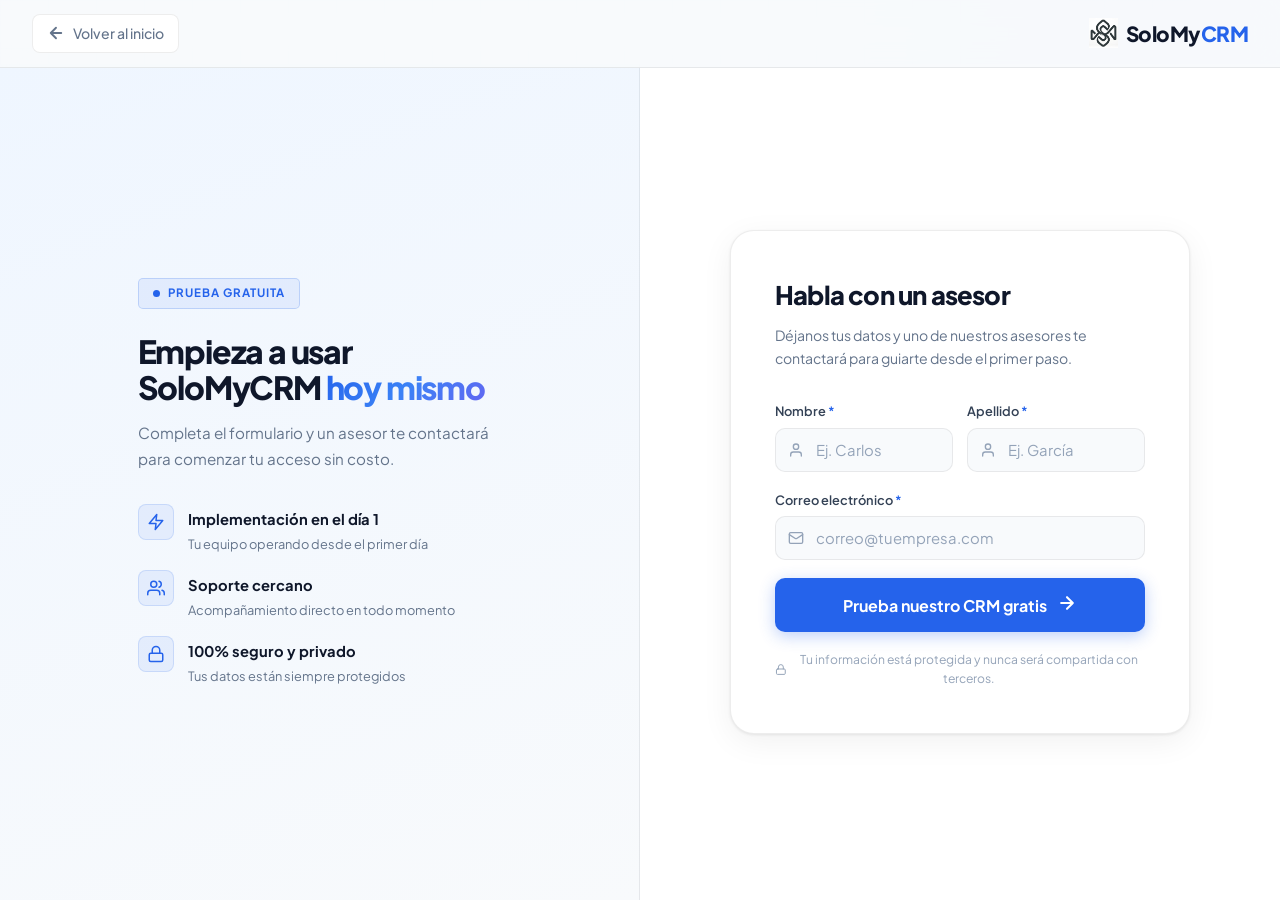
==== formulario.html @ 2534d028 "Update SEO metadata and favicons" ====
<!DOCTYPE html>
<html lang="es">
<head>
  <meta charset="UTF-8" />
  <meta name="viewport" content="width=device-width, initial-scale=1.0" />
  <meta name="description" content="Habla con uno de nuestros asesores y comienza a usar SoloMyCRM desde el primer día." />
  <meta name="keywords" content="Prueba gratis, CRM, asesoría, SoloMyCRM, registro" />
  <meta name="author" content="SoloMyCRM" />
  
  <!-- Open Graph / Facebook -->
  <meta property="og:type" content="website" />
  <meta property="og:title" content="Prueba SoloMyCRM Gratis — Registro" />
  <meta property="og:description" content="Habla con uno de nuestros asesores y comienza a usar SoloMyCRM desde el primer día." />
  <meta property="og:image" content="pantalla principal smcrm.png" />
  
  <!-- Twitter -->
  <meta name="twitter:card" content="summary_large_image" />
  <meta name="twitter:title" content="Prueba SoloMyCRM Gratis — Registro" />
  <meta name="twitter:description" content="Habla con uno de nuestros asesores y comienza a usar SoloMyCRM desde el primer día." />
  <meta name="twitter:image" content="pantalla principal smcrm.png" />

  <title>Prueba SoloMyCRM Gratis — Registro</title>
  
  <!-- Favicons -->
  <link rel="icon" type="image/png" href="logosolomycrm.png" />
  <link rel="apple-touch-icon" href="logosolomycrm.png" />
  <link rel="shortcut icon" href="logosolomycrm.png" />
  
  <link rel="preconnect" href="https://fonts.googleapis.com" />
  <link rel="preconnect" href="https://fonts.gstatic.com" crossorigin />
  <link href="https://fonts.googleapis.com/css2?family=Inter:wght@300;400;500;600;700;800;900&family=Plus+Jakarta+Sans:wght@400;500;600;700;800&display=swap" rel="stylesheet" />
  <link rel="stylesheet" href="form-style.css" />
</head>
<body>

  <!-- Background effects -->
  <div class="bg-grid"></div>
  <div class="bg-glow bg-glow-1"></div>
  <div class="bg-glow bg-glow-2"></div>

  <!-- Nav back -->
  <header class="form-nav">
    <a href="index.html" class="back-link" id="backLink">
      <svg width="18" height="18" viewBox="0 0 24 24" fill="none" stroke="currentColor" stroke-width="2.5" stroke-linecap="round" stroke-linejoin="round"><path d="M19 12H5M12 19l-7-7 7-7"/></svg>
      Volver al inicio
    </a>
    <a href="index.html" class="logo">
      <img src="logosolomycrm.png" alt="SoloMyCRM" class="logo-img" />
      <span class="logo-text">SoloMy<span class="logo-accent">CRM</span></span>
    </a>
  </header>

  <!-- Main form layout -->
  <main class="form-main">

    <!-- Left panel — value props -->
    <aside class="form-aside">
      <div class="aside-inner">
        <div class="aside-badge">
          <span class="badge-dot"></span> Prueba gratuita
        </div>
        <h1 class="aside-title">
          Empieza a usar<br />SoloMyCRM <span class="gradient-text">hoy mismo</span>
        </h1>
        <p class="aside-sub">
          Completa el formulario y un asesor te contactará para comenzar tu acceso sin costo.
        </p>

        <ul class="perks-list">
          <li class="perk-item" id="perk2">
            <div class="perk-icon">
              <svg width="18" height="18" viewBox="0 0 24 24" fill="none" stroke="currentColor" stroke-width="2" stroke-linecap="round" stroke-linejoin="round"><polygon points="13 2 3 14 12 14 11 22 21 10 12 10 13 2"/></svg>
            </div>
            <div class="perk-text">
              <strong>Implementación en el día 1</strong>
              <span>Tu equipo operando desde el primer día</span>
            </div>
          </li>
          <li class="perk-item" id="perk3">
            <div class="perk-icon">
              <svg width="18" height="18" viewBox="0 0 24 24" fill="none" stroke="currentColor" stroke-width="2" stroke-linecap="round" stroke-linejoin="round"><path d="M17 21v-2a4 4 0 0 0-4-4H5a4 4 0 0 0-4 4v2"/><circle cx="9" cy="7" r="4"/><path d="M23 21v-2a4 4 0 0 0-3-3.87"/><path d="M16 3.13a4 4 0 0 1 0 7.75"/></svg>
            </div>
            <div class="perk-text">
              <strong>Soporte cercano</strong>
              <span>Acompañamiento directo en todo momento</span>
            </div>
          </li>
          <li class="perk-item" id="perk4">
            <div class="perk-icon">
              <svg width="18" height="18" viewBox="0 0 24 24" fill="none" stroke="currentColor" stroke-width="2" stroke-linecap="round" stroke-linejoin="round"><rect x="3" y="11" width="18" height="11" rx="2" ry="2"/><path d="M7 11V7a5 5 0 0 1 10 0v4"/></svg>
            </div>
            <div class="perk-text">
              <strong>100% seguro y privado</strong>
              <span>Tus datos están siempre protegidos</span>
            </div>
          </li>
        </ul>


      </div>
    </aside>

    <!-- Right panel — form -->
    <section class="form-section">
      <div class="form-card" id="formCard">
        <div class="form-card-header">
          <h2 id="formTitle">Habla con un asesor</h2>
          <p>Déjanos tus datos y uno de nuestros asesores te contactará para guiarte desde el primer paso.</p>
        </div>

        <!-- 
          FORMSPREE: Reemplaza YOUR_FORM_ID con tu ID real de Formspree
          Crea tu formulario en https://formspree.io/
        -->
        <form
          id="registroForm"
          action="https://formspree.io/f/meewoyow"
          method="POST"
          novalidate
        >
          <!-- Hidden redirect after submit -->
          <input type="hidden" name="_next" value="" />

          <div class="form-row">
            <div class="field-group" id="fieldNombre">
              <label for="nombre" class="field-label">Nombre <span class="req">*</span></label>
              <div class="field-wrap">
                <span class="field-icon">
                  <svg width="16" height="16" viewBox="0 0 24 24" fill="none" stroke="currentColor" stroke-width="2" stroke-linecap="round" stroke-linejoin="round"><path d="M20 21v-2a4 4 0 0 0-4-4H8a4 4 0 0 0-4 4v2"/><circle cx="12" cy="7" r="4"/></svg>
                </span>
                <input
                  type="text"
                  id="nombre"
                  name="nombre"
                  class="field-input"
                  placeholder="Ej. Carlos"
                  required
                  autocomplete="given-name"
                />
              </div>
              <span class="field-error" id="errorNombre">Por favor ingresa tu nombre</span>
            </div>

            <div class="field-group" id="fieldApellido">
              <label for="apellido" class="field-label">Apellido <span class="req">*</span></label>
              <div class="field-wrap">
                <span class="field-icon">
                  <svg width="16" height="16" viewBox="0 0 24 24" fill="none" stroke="currentColor" stroke-width="2" stroke-linecap="round" stroke-linejoin="round"><path d="M20 21v-2a4 4 0 0 0-4-4H8a4 4 0 0 0-4 4v2"/><circle cx="12" cy="7" r="4"/></svg>
                </span>
                <input
                  type="text"
                  id="apellido"
                  name="apellido"
                  class="field-input"
                  placeholder="Ej. García"
                  required
                  autocomplete="family-name"
                />
              </div>
              <span class="field-error" id="errorApellido">Por favor ingresa tu apellido</span>
            </div>
          </div>

          <div class="field-group" id="fieldEmail">
            <label for="email" class="field-label">Correo electrónico <span class="req">*</span></label>
            <div class="field-wrap">
              <span class="field-icon">
                <svg width="16" height="16" viewBox="0 0 24 24" fill="none" stroke="currentColor" stroke-width="2" stroke-linecap="round" stroke-linejoin="round"><rect x="2" y="4" width="20" height="16" rx="2"/><path d="m22 7-8.97 5.7a1.94 1.94 0 0 1-2.06 0L2 7"/></svg>
              </span>
              <input
                type="email"
                id="email"
                name="email"
                class="field-input"
                placeholder="correo@tuempresa.com"
                required
                autocomplete="email"
              />
            </div>
            <span class="field-error" id="errorEmail">Por favor ingresa un correo válido</span>
          </div>

          <button type="submit" class="submit-btn" id="submitBtn">
            <span class="btn-text">Prueba nuestro CRM gratis</span>
            <span class="btn-icon">
              <svg width="20" height="20" viewBox="0 0 24 24" fill="none" stroke="currentColor" stroke-width="2.5" stroke-linecap="round" stroke-linejoin="round"><path d="M5 12h14M12 5l7 7-7 7"/></svg>
            </span>
            <span class="btn-loader" id="btnLoader" style="display:none;">
              <svg width="20" height="20" viewBox="0 0 24 24" fill="none" stroke="currentColor" stroke-width="2.5" stroke-linecap="round" stroke-linejoin="round" class="spin"><path d="M21 12a9 9 0 1 1-6.219-8.56"/></svg>
            </span>
          </button>

          <p class="form-note">
            <svg width="13" height="13" viewBox="0 0 24 24" fill="none" stroke="currentColor" stroke-width="2" stroke-linecap="round" stroke-linejoin="round"><rect x="3" y="11" width="18" height="11" rx="2" ry="2"/><path d="M7 11V7a5 5 0 0 1 10 0v4"/></svg>
            Tu información está protegida y nunca será compartida con terceros.
          </p>
        </form>

        <!-- Success state -->
        <div class="success-state" id="successState" style="display:none;">
          <div class="success-icon">
            <svg width="48" height="48" viewBox="0 0 24 24" fill="none" stroke="currentColor" stroke-width="1.8" stroke-linecap="round" stroke-linejoin="round"><path d="M22 11.08V12a10 10 0 1 1-5.93-9.14"/><polyline points="22 4 12 14.01 9 11.01"/></svg>
          </div>
          <h3>¡Registro exitoso!</h3>
          <p>Gracias por tu interés en SoloMyCRM. Un asesor se pondrá en contacto contigo muy pronto.</p>
          <a href="index.html" class="back-home-btn" id="backHomeBtn">
            <svg width="16" height="16" viewBox="0 0 24 24" fill="none" stroke="currentColor" stroke-width="2.5" stroke-linecap="round" stroke-linejoin="round"><path d="M19 12H5M12 19l-7-7 7-7"/></svg>
            Volver al inicio
          </a>
        </div>
      </div>
    </section>

  </main>

  <script src="form-script.js"></script>
</body>
</html>
---- form-style.css ----
/* =============================================
   SOLOMYCRM — FORM PAGE STYLESHEET (Light Theme)
   ============================================= */

*, *::before, *::after {
  box-sizing: border-box;
  margin: 0;
  padding: 0;
}

:root {
  --blue: #2563EB;
  --blue-light: #3B82F6;
  --blue-bright: #60A5FA;
  --blue-dark: #1D4ED8;
  --blue-glow: rgba(37, 99, 235, 0.12);
  --bg: #F8FAFC;
  --bg-2: #FFFFFF;
  --bg-3: #F1F5F9;
  --text: #0F172A;
  --text-2: #334155;
  --text-muted: #64748B;
  --text-light: #94A3B8;
  --border: rgba(0,0,0,0.07);
  --border-blue: rgba(37,99,235,0.2);
  --gray-light: #CBD5E1;
  --white: #FFFFFF;
  --radius: 16px;
  --radius-lg: 24px;
  --transition: 0.3s cubic-bezier(0.4, 0, 0.2, 1);
  --font-main: 'Plus Jakarta Sans', 'Inter', sans-serif;
  --card-shadow: 0 1px 3px rgba(0,0,0,0.08), 0 8px 32px rgba(0,0,0,0.06);
}

html { scroll-behavior: smooth; }

body {
  font-family: var(--font-main);
  background: var(--bg);
  color: var(--text);
  line-height: 1.6;
  min-height: 100vh;
  overflow-x: hidden;
}

::selection { background: var(--blue-glow); color: var(--blue); }
::-webkit-scrollbar { width: 5px; }
::-webkit-scrollbar-track { background: var(--bg); }
::-webkit-scrollbar-thumb { background: #CBD5E1; border-radius: 99px; }

/* ——— Background ——— */
.bg-grid {
  position: fixed;
  inset: 0;
  background-image:
    linear-gradient(rgba(37,99,235,0.03) 1px, transparent 1px),
    linear-gradient(90deg, rgba(37,99,235,0.03) 1px, transparent 1px);
  background-size: 48px 48px;
  pointer-events: none;
  z-index: 0;
}

.bg-glow {
  position: fixed;
  border-radius: 50%;
  pointer-events: none;
  filter: blur(80px);
  z-index: 0;
}

.bg-glow-1 {
  width: 500px; height: 500px;
  top: -150px; right: -100px;
  background: radial-gradient(circle, rgba(37,99,235,0.08) 0%, transparent 70%);
}

.bg-glow-2 {
  width: 400px; height: 400px;
  bottom: -100px; left: -80px;
  background: radial-gradient(circle, rgba(99,102,241,0.06) 0%, transparent 70%);
}

/* ——— Navbar ——— */
.form-nav {
  position: fixed;
  top: 0; left: 0; right: 0;
  z-index: 100;
  padding: 14px 32px;
  background: rgba(248,250,252,0.9);
  backdrop-filter: blur(20px);
  border-bottom: 1px solid var(--border);
  display: flex;
  align-items: center;
  justify-content: space-between;
}

.back-link {
  display: inline-flex;
  align-items: center;
  gap: 8px;
  color: var(--text-muted);
  text-decoration: none;
  font-size: 0.88rem;
  font-weight: 500;
  transition: all var(--transition);
  padding: 7px 14px;
  border-radius: 8px;
  border: 1px solid var(--border);
  background: var(--bg-2);
}

.back-link:hover {
  color: var(--text);
  border-color: rgba(0,0,0,0.12);
  background: var(--bg-3);
  transform: translateX(-2px);
}

.logo {
  display: flex;
  align-items: center;
  gap: 8px;
  text-decoration: none;
}

.logo-img {
  height: 30px;
  width: auto;
  display: block;
}

.logo-text {
  font-family: var(--font-main);
  font-weight: 900;
  font-size: 1.3rem;
  letter-spacing: -0.5px;
  color: var(--text);
}

.logo-accent { color: var(--blue); }

.gradient-text {
  background: linear-gradient(135deg, var(--blue), var(--blue-light), #6366F1);
  -webkit-background-clip: text;
  -webkit-text-fill-color: transparent;
  background-clip: text;
}

/* ——— Layout ——— */
.form-main {
  display: grid;
  grid-template-columns: 1fr 1fr;
  min-height: 100vh;
  padding-top: 64px;
  position: relative;
  z-index: 1;
}

/* ——— Aside (left) ——— */
.form-aside {
  background: linear-gradient(160deg, #EFF6FF 0%, #F8FAFC 100%);
  border-right: 1px solid var(--border);
  display: flex;
  align-items: center;
  justify-content: center;
}

.aside-inner {
  padding: 48px 48px;
  max-width: 460px;
  width: 100%;
}

.aside-badge {
  display: inline-flex;
  align-items: center;
  gap: 8px;
  font-size: 0.72rem;
  font-weight: 700;
  color: var(--blue);
  background: rgba(37,99,235,0.08);
  border: 1px solid rgba(37,99,235,0.2);
  padding: 5px 14px;
  border-radius: 5px;
  text-transform: uppercase;
  letter-spacing: 1px;
  margin-bottom: 24px;
}

.badge-dot {
  width: 7px; height: 7px;
  background: var(--blue);
  border-radius: 50%;
  animation: pulse 2s ease-in-out infinite;
}

@keyframes pulse {
  0%, 100% { box-shadow: 0 0 0 0 rgba(37,99,235,0.4); }
  50% { box-shadow: 0 0 0 6px rgba(37,99,235,0); }
}

.aside-title {
  font-size: clamp(1.7rem, 2.5vw, 2.2rem);
  font-weight: 900;
  line-height: 1.15;
  letter-spacing: -1.2px;
  margin-bottom: 14px;
  color: var(--text);
}

.aside-sub {
  font-size: 0.95rem;
  color: var(--text-muted);
  line-height: 1.7;
  margin-bottom: 32px;
}

/* Perks */
.perks-list {
  list-style: none;
  display: flex;
  flex-direction: column;
  gap: 16px;
}

.perk-item {
  display: flex;
  align-items: flex-start;
  gap: 14px;
  opacity: 0;
  transform: translateX(-20px);
  animation: slideInLeft 0.5s ease forwards;
}

.perk-item:nth-child(1) { animation-delay: 0.1s; }
.perk-item:nth-child(2) { animation-delay: 0.2s; }
.perk-item:nth-child(3) { animation-delay: 0.3s; }

@keyframes slideInLeft {
  to { opacity: 1; transform: translateX(0); }
}

.perk-icon {
  width: 36px; height: 36px;
  background: rgba(37,99,235,0.08);
  border: 1px solid rgba(37,99,235,0.15);
  border-radius: 8px;
  display: flex;
  align-items: center;
  justify-content: center;
  flex-shrink: 0;
  color: var(--blue);
}

.perk-icon svg { stroke: var(--blue); }

.perk-text {
  display: flex;
  flex-direction: column;
  gap: 2px;
  padding-top: 4px;
}

.perk-text strong {
  font-size: 0.92rem;
  font-weight: 700;
  color: var(--text);
}

.perk-text span {
  font-size: 0.8rem;
  color: var(--text-muted);
}

/* ——— Form section (right) ——— */
.form-section {
  display: flex;
  align-items: center;
  justify-content: center;
  padding: 48px 32px;
  background: var(--bg-2);
}

.form-card {
  background: var(--bg-2);
  border: 1px solid var(--border);
  border-radius: var(--radius-lg);
  padding: 44px;
  width: 100%;
  max-width: 460px;
  box-shadow: var(--card-shadow);
  animation: fadeInUp 0.5s ease forwards;
}

@keyframes fadeInUp {
  from { opacity: 0; transform: translateY(20px); }
  to { opacity: 1; transform: translateY(0); }
}

.form-card-header {
  margin-bottom: 32px;
}

.form-card-header h2 {
  font-size: 1.6rem;
  font-weight: 800;
  letter-spacing: -0.8px;
  color: var(--text);
  margin-bottom: 8px;
}

.form-card-header p {
  font-size: 0.88rem;
  color: var(--text-muted);
  line-height: 1.6;
}

/* ——— Form rows ——— */
.form-row {
  display: grid;
  grid-template-columns: 1fr 1fr;
  gap: 14px;
}

.field-group {
  display: flex;
  flex-direction: column;
  gap: 6px;
  margin-bottom: 18px;
}

.field-label {
  font-size: 0.8rem;
  font-weight: 600;
  color: var(--text-2);
}

.req { color: var(--blue); }

.field-wrap { position: relative; }

.field-icon {
  position: absolute;
  left: 13px;
  top: 50%;
  transform: translateY(-50%);
  color: var(--text-light);
  display: flex;
  align-items: center;
  transition: color var(--transition);
  pointer-events: none;
}

.field-input {
  width: 100%;
  background: var(--bg);
  border: 1.5px solid var(--border);
  border-radius: 10px;
  padding: 12px 14px 12px 40px;
  font-family: var(--font-main);
  font-size: 0.93rem;
  color: var(--text);
  outline: none;
  transition: all var(--transition);
}

.field-input::placeholder { color: var(--text-light); }

.field-input:focus {
  border-color: var(--blue);
  background: var(--bg-2);
  box-shadow: 0 0 0 3px rgba(37,99,235,0.1);
}

.field-wrap:focus-within .field-icon { color: var(--blue); }

.field-group.error .field-input {
  border-color: #EF4444;
  background: #FFF5F5;
  box-shadow: 0 0 0 3px rgba(239,68,68,0.1);
}

.field-group.success .field-input {
  border-color: var(--blue);
  background: var(--bg-2);
}

.field-error {
  font-size: 0.74rem;
  color: #EF4444;
  font-weight: 500;
  display: none;
}

.field-group.error .field-error { display: block; }

/* ——— Submit button ——— */
.submit-btn {
  width: 100%;
  display: flex;
  align-items: center;
  justify-content: center;
  gap: 10px;
  background: var(--blue);
  color: var(--white);
  font-family: var(--font-main);
  font-weight: 700;
  font-size: 1rem;
  padding: 15px 28px;
  border-radius: 10px;
  border: none;
  cursor: pointer;
  transition: all var(--transition);
  box-shadow: 0 4px 16px rgba(37,99,235,0.3);
  margin-bottom: 18px;
}

.submit-btn:hover {
  background: var(--blue-dark);
  transform: translateY(-1px);
  box-shadow: 0 8px 28px rgba(37,99,235,0.4);
}

.submit-btn:active { transform: translateY(0); }
.submit-btn:disabled { opacity: 0.65; cursor: not-allowed; transform: none; }

.btn-text { font-weight: 700; }

.spin { animation: spinning 0.8s linear infinite; }
@keyframes spinning { to { transform: rotate(360deg); } }

/* ——— Form note ——— */
.form-note {
  display: flex;
  align-items: center;
  justify-content: center;
  gap: 6px;
  font-size: 0.76rem;
  color: var(--text-light);
  text-align: center;
}

/* ——— Success state ——— */
.success-state {
  text-align: center;
  padding: 20px 0;
  animation: fadeInUp 0.4s ease;
}

.success-icon {
  width: 72px; height: 72px;
  background: rgba(37,99,235,0.08);
  border: 1.5px solid rgba(37,99,235,0.2);
  border-radius: 50%;
  display: flex;
  align-items: center;
  justify-content: center;
  margin: 0 auto 20px;
  color: var(--blue);
  animation: bounceIn 0.6s ease;
}

@keyframes bounceIn {
  0% { transform: scale(0); }
  60% { transform: scale(1.15); }
  100% { transform: scale(1); }
}

.success-state h3 {
  font-size: 1.5rem;
  font-weight: 800;
  letter-spacing: -0.5px;
  margin-bottom: 10px;
  color: var(--text);
}

.success-state p {
  font-size: 0.92rem;
  color: var(--text-muted);
  line-height: 1.7;
  margin-bottom: 28px;
}

.back-home-btn {
  display: inline-flex;
  align-items: center;
  gap: 8px;
  background: var(--blue);
  color: var(--white);
  text-decoration: none;
  font-weight: 700;
  font-size: 0.92rem;
  padding: 12px 24px;
  border-radius: 10px;
  transition: all var(--transition);
  box-shadow: 0 4px 16px rgba(37,99,235,0.3);
}

.back-home-btn:hover {
  background: var(--blue-dark);
  transform: translateY(-1px);
  box-shadow: 0 8px 28px rgba(37,99,235,0.4);
}

/* =============================================
   RESPONSIVE
   ============================================= */
@media (max-width: 900px) {
  .form-main { grid-template-columns: 1fr; }
  .form-aside { border-right: none; border-bottom: 1px solid var(--border); }
  .aside-inner { padding: 40px 24px 32px; max-width: 100%; }
}

@media (max-width: 640px) {
  .form-nav { padding: 14px 18px; }
  .form-card { padding: 28px 20px; }
  .form-row { grid-template-columns: 1fr; }
}
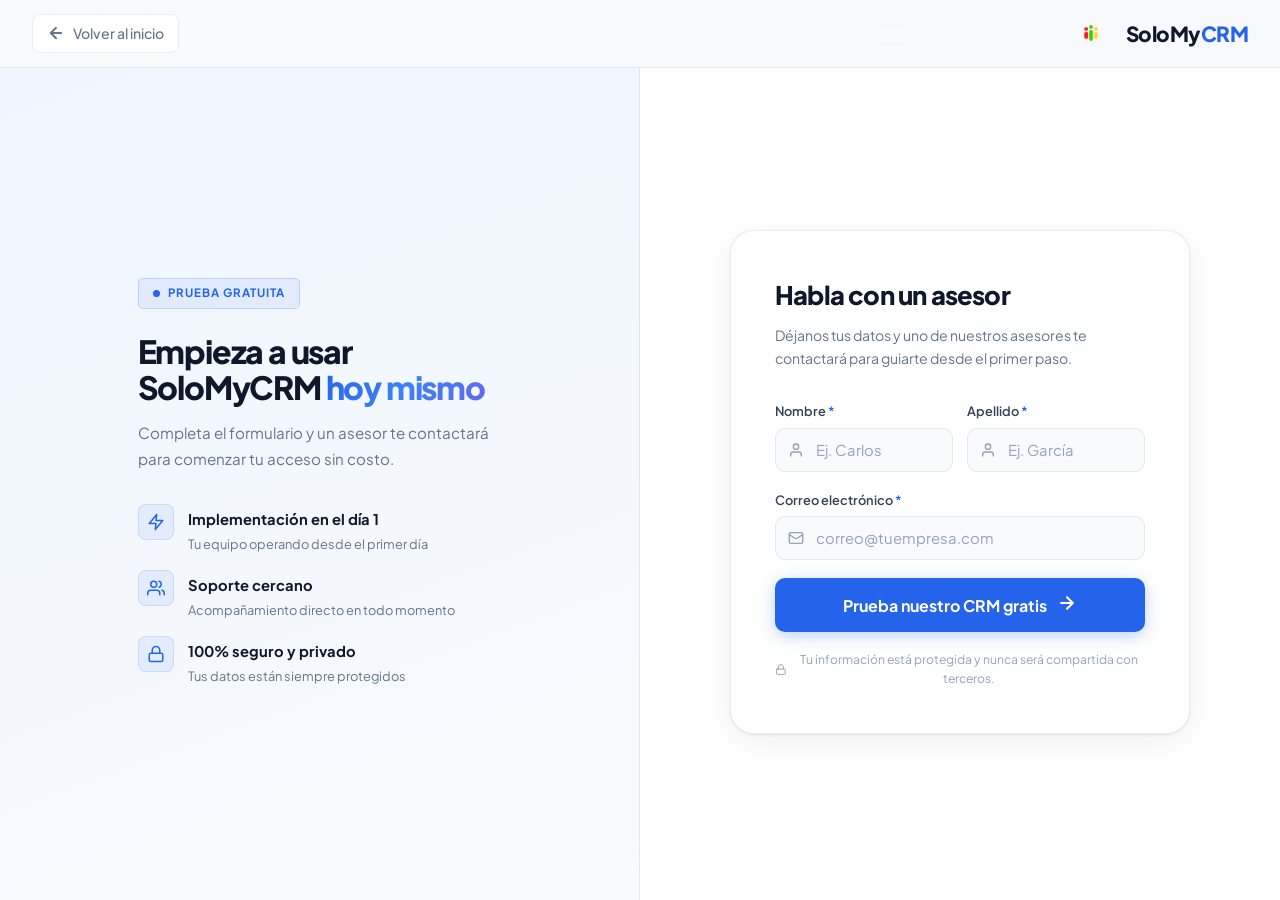
==== commit a62f2875: "Actualizar logotipo a ISOTIPO SOLOMYCRM y eliminar logo anterior" ====
--- a/formulario.html
+++ b/formulario.html
@@ -22,9 +22,9 @@
   <title>Prueba SoloMyCRM Gratis — Registro</title>
   
   <!-- Favicons -->
-  <link rel="icon" type="image/png" href="logosolomycrm.png" />
-  <link rel="apple-touch-icon" href="logosolomycrm.png" />
-  <link rel="shortcut icon" href="logosolomycrm.png" />
+  <link rel="icon" type="image/png" href="ISOTIPO SOLOMYCRM.png" />
+  <link rel="apple-touch-icon" href="ISOTIPO SOLOMYCRM.png" />
+  <link rel="shortcut icon" href="ISOTIPO SOLOMYCRM.png" />
   
   <link rel="preconnect" href="https://fonts.googleapis.com" />
   <link rel="preconnect" href="https://fonts.gstatic.com" crossorigin />
@@ -45,7 +45,7 @@
       Volver al inicio
     </a>
     <a href="index.html" class="logo">
-      <img src="logosolomycrm.png" alt="SoloMyCRM" class="logo-img" />
+      <img src="ISOTIPO SOLOMYCRM.png" alt="SoloMyCRM" class="logo-img" />
       <span class="logo-text">SoloMy<span class="logo-accent">CRM</span></span>
     </a>
   </header>
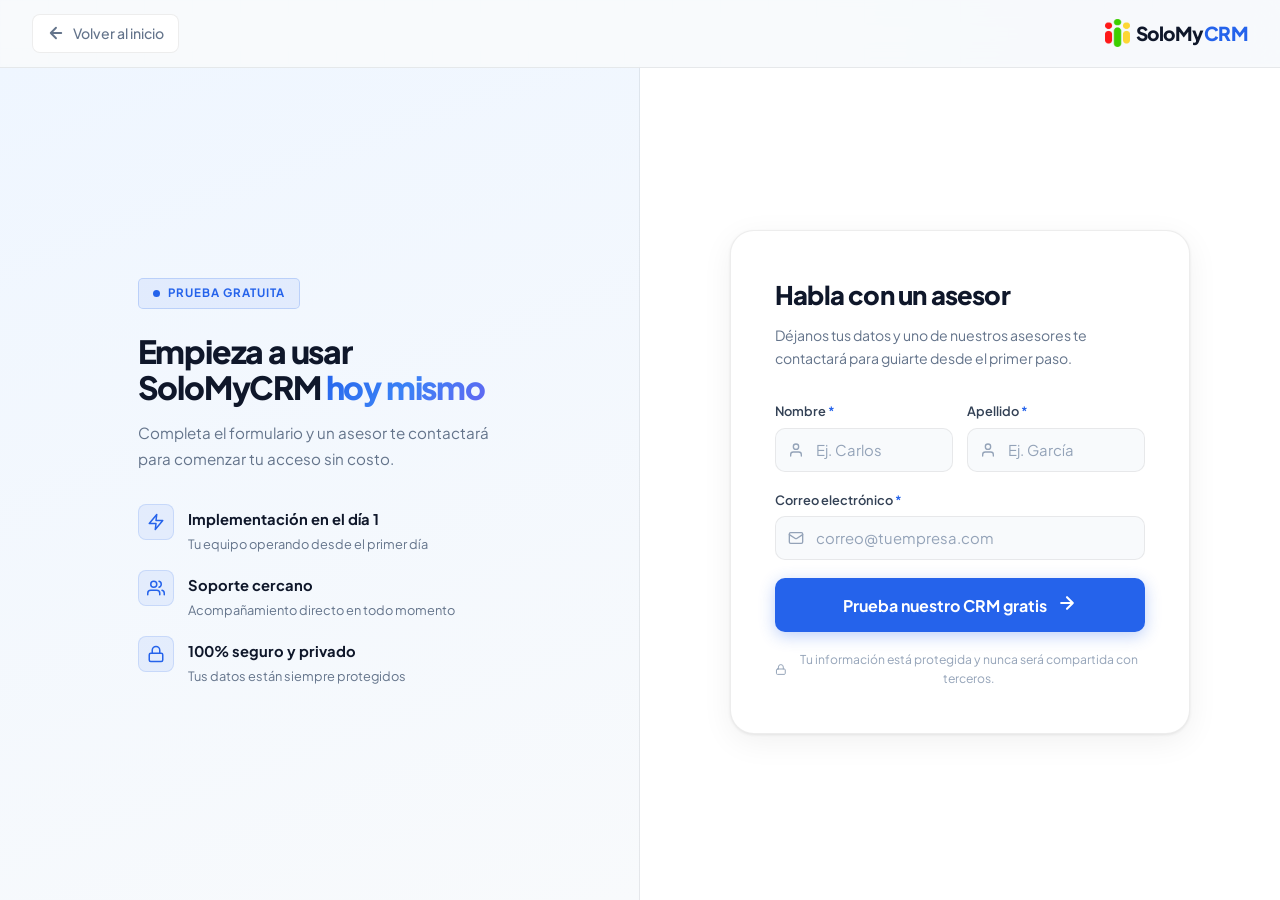
==== commit a7f0bc19: "Ajustar favicon a 32x32 y reducir tamano de logos a mediano" ====
--- a/formulario.html
+++ b/formulario.html
@@ -22,9 +22,9 @@
   <title>Prueba SoloMyCRM Gratis — Registro</title>
   
   <!-- Favicons -->
-  <link rel="icon" type="image/png" href="ISOTIPO SOLOMYCRM.png" />
-  <link rel="apple-touch-icon" href="ISOTIPO SOLOMYCRM.png" />
-  <link rel="shortcut icon" href="ISOTIPO SOLOMYCRM.png" />
+  <link rel="icon" type="image/png" href="favicon.png" />
+  <link rel="apple-touch-icon" href="favicon.png" />
+  <link rel="shortcut icon" href="favicon.png" />
   
   <link rel="preconnect" href="https://fonts.googleapis.com" />
   <link rel="preconnect" href="https://fonts.gstatic.com" crossorigin />
--- a/form-style.css
+++ b/form-style.css
@@ -119,12 +119,12 @@
 .logo {
   display: flex;
   align-items: center;
-  gap: 8px;
+  gap: 6px;
   text-decoration: none;
 }
 
 .logo-img {
-  height: 30px;
+  height: 28px;
   width: auto;
   display: block;
 }
@@ -132,7 +132,7 @@
 .logo-text {
   font-family: var(--font-main);
   font-weight: 900;
-  font-size: 1.3rem;
+  font-size: 1.2rem;
   letter-spacing: -0.5px;
   color: var(--text);
 }
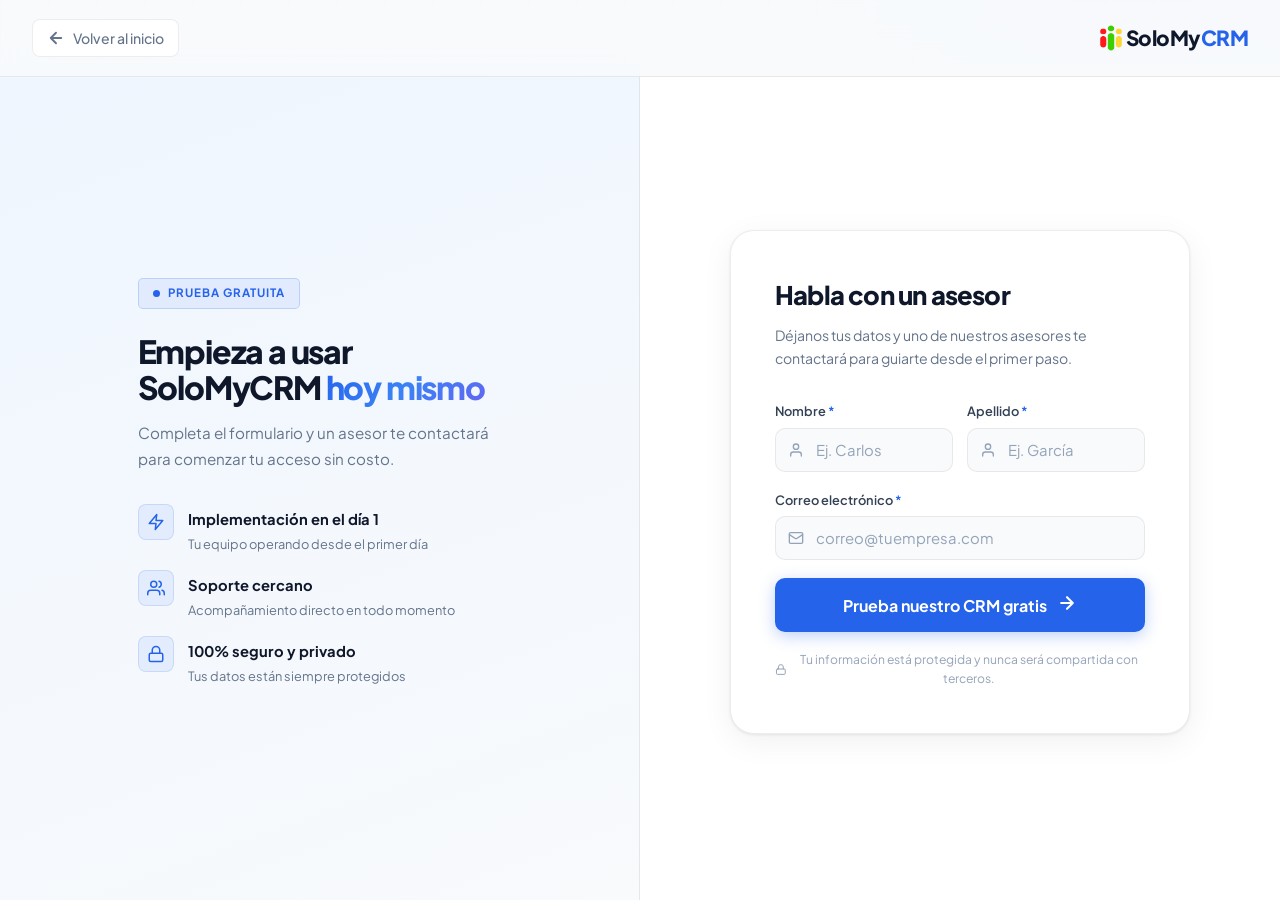
==== commit e30b41d0: "Restaurar imagen original de ISOTIPO SOLOMYCRM y ajustar tamanos y margenes negativos por CSS" ====
--- a/formulario.html
+++ b/formulario.html
@@ -22,9 +22,9 @@
   <title>Prueba SoloMyCRM Gratis — Registro</title>
   
   <!-- Favicons -->
-  <link rel="icon" type="image/png" href="favicon.png" />
-  <link rel="apple-touch-icon" href="favicon.png" />
-  <link rel="shortcut icon" href="favicon.png" />
+  <link rel="icon" type="image/png" href="ISOTIPO SOLOMYCRM.png" />
+  <link rel="apple-touch-icon" href="ISOTIPO SOLOMYCRM.png" />
+  <link rel="shortcut icon" href="ISOTIPO SOLOMYCRM.png" />
   
   <link rel="preconnect" href="https://fonts.googleapis.com" />
   <link rel="preconnect" href="https://fonts.gstatic.com" crossorigin />
--- a/form-style.css
+++ b/form-style.css
@@ -119,20 +119,22 @@
 .logo {
   display: flex;
   align-items: center;
-  gap: 6px;
+  gap: 0;
   text-decoration: none;
 }
 
 .logo-img {
-  height: 28px;
+  height: 48px;
   width: auto;
   display: block;
+  margin-left: -32px;
+  margin-right: -28px;
 }
 
 .logo-text {
   font-family: var(--font-main);
   font-weight: 900;
-  font-size: 1.2rem;
+  font-size: 1.3rem;
   letter-spacing: -0.5px;
   color: var(--text);
 }
